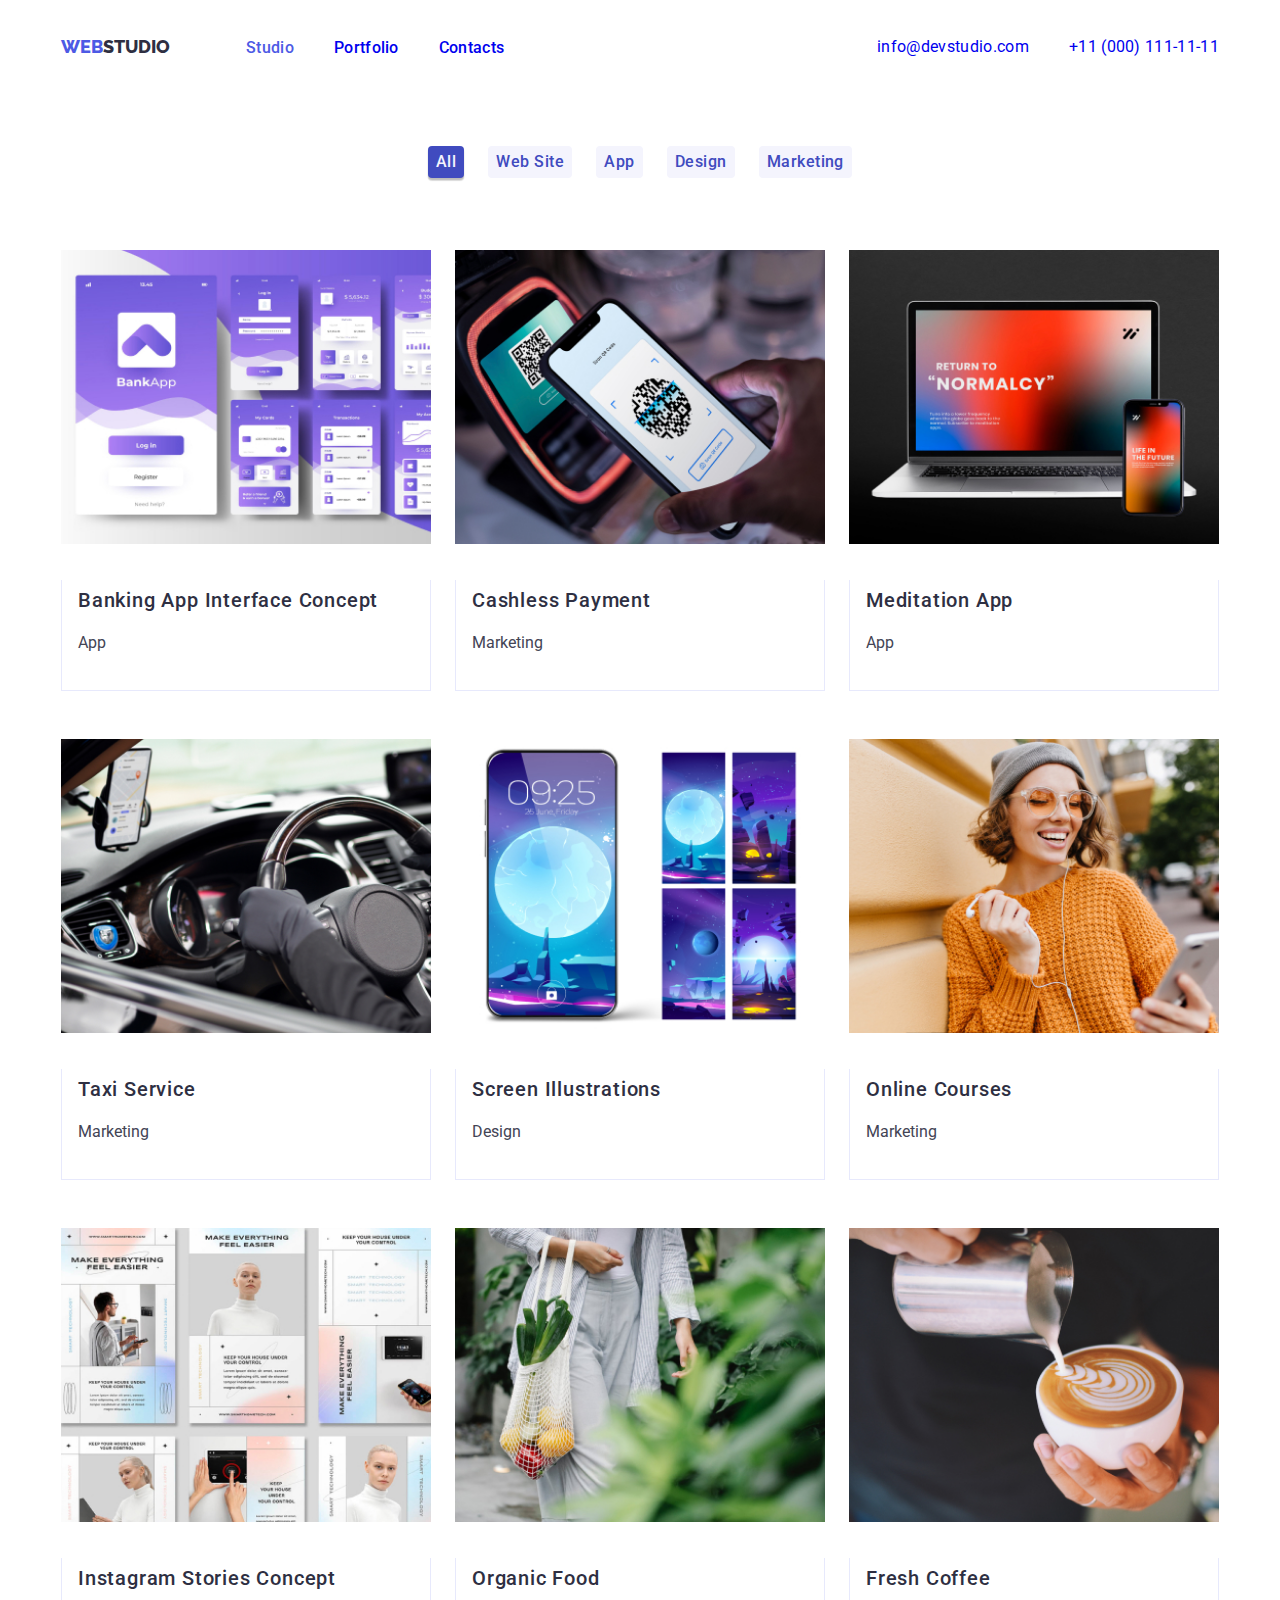
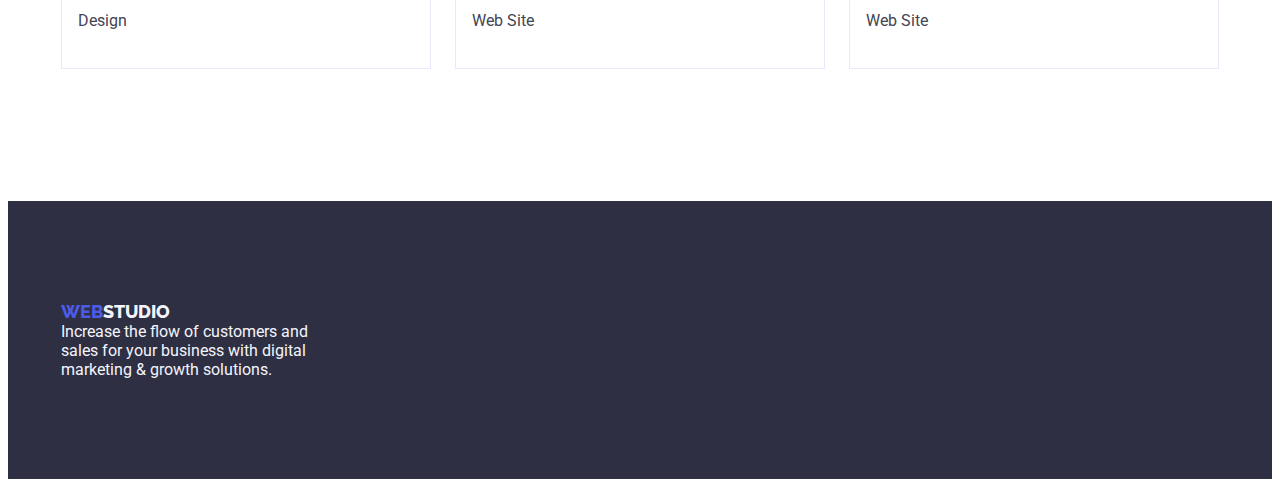
==== portfolio.html @ ad5b6c20 "hw3-1st-submission" ====
<!DOCTYPE html>
<html lang="en">
  <head>
    <meta charset="UTF-8" />
    <meta name="viewport" content="width=device-width, initial-scale=1.0" />
    <title>Studio</title>
    <!-- font -->
    <link
      href="https://fonts.googleapis.com/css2?family=Raleway:wght@800&family=Roboto:wght@400;500;700;900&display=swap"
      rel="stylesheet"
    />

    <!-- CSS -->
    <link rel="stylesheet" href="./css/styles.css" />
  </head>
  <body>
    <!-- Navigation Bar -->
    <header class="page-header">
      <div class="container header-container">
        <nav>
          <a href="./index.html" class="logo-link">
            <span class="logo">WEB</span><span class="studio">STUDIO</span>
          </a>
          <ul class="nav-menu list">
            <li><a href="./index.html" class="page current">Studio</a></li>
            <li><a href="./portfolio.html" class="page">Portfolio</a></li>
            <li><a href="#" class="page">Contacts</a></li>
          </ul>
        </nav>
        <ul class="contacts-menu list">
          <li>
            <a href="mailto:info@devstudio.com" class="contact link"
              >info@devstudio.com</a
            >
          </li>
          <li>
            <a href="tel:+110001111111" class="contact link"
              >+11 (000) 111-11-11</a
            >
          </li>
        </ul>
      </div>
    </header>
    <!-- Navigation Bar -->
    <main>
      <section class="section">
        <div class="container">
          <ul class="filters list">
            <!-- filter buttons -->
            <li>
              <button type="button" class="button filter current">All</button>
            </li>
            <li>
              <button type="button" class="button filter">Web Site</button>
            </li>
            <li><button type="button" class="button filter">App</button></li>
            <li><button type="button" class="button filter">Design</button></li>
            <li>
              <button type="button" class="button filter">Marketing</button>
            </li>
          </ul>
          <!-- projects -->
          <ul class="projects list">
            <li class="projects-container">
              <a href="" class="project link">
                <img
                  src="images/project-1.jpg"
                  alt="Banking App Interface
                Concept"
                  width="370"
                  height="294"
                />
                <div class="project-caption-wrapper">
                  <h2 class="name">Banking App Interface Concept</h2>
                  <p class="type">App</p>
                </div>
              </a>
            </li>
            <li class="projects-container">
              <a href="" class="project link">
                <img
                  src="images/project-2.jpg"
                  alt="Cashless Payment"
                  width="370"
                  height="294"
                />
                <div class="project-caption-wrapper">
                  <h2 class="name">Cashless Payment</h2>
                  <p class="type">Marketing</p>
                </div>
              </a>
            </li>
            <li class="projects-container">
              <a href="" class="project link">
                <img
                  src="images/project-3.jpg"
                  alt="Meditation Ap"
                  width="370"
                  height="294"
                />
                <div class="project-caption-wrapper">
                  <h2 class="name">Meditation App</h2>
                  <p class="type">App</p>
                </div>
              </a>
            </li>
            <li class="projects-container">
              <a href="" class="project link">
                <img
                  src="images/project-4.jpg"
                  alt="Taxi Service"
                  width="370"
                  height="294"
                />
                <div class="project-caption-wrapper">
                  <h2 class="name">Taxi Service</h2>
                  <p class="type">Marketing</p>
                </div>
              </a>
            </li>
            <li class="projects-container">
              <a href="" class="project link">
                <img
                  src="images/project-5.jpg"
                  alt="screen illustration"
                  width="370"
                  height="294"
                />
                <div class="project-caption-wrapper">
                  <h2 class="name">Screen Illustrations</h2>
                  <p class="type">Design</p>
                </div>
              </a>
            </li>
            <li class="projects-container">
              <a href="" class="project link">
                <img
                  src="images/project-6.jpg"
                  alt="online courses"
                  width="370"
                  height="294"
                />
                <div class="project-caption-wrapper">
                  <h2 class="name">Online Courses</h2>
                  <p class="type">Marketing</p>
                </div>
              </a>
            </li>
            <li class="projects-container">
              <a href="" class="project link">
                <img
                  src="images/project-7.jpg"
                  alt="instagram stories"
                  width="370"
                  height="294"
                />
                <div class="project-caption-wrapper">
                  <h2 class="name">Instagram Stories Concept</h2>
                  <p class="type">Design</p>
                </div>
              </a>
            </li>
            <li class="projects-container">
              <a href="" class="project link">
                <img src="images/project-8.jpg" alt="organic food" width="370"
                height=294" />
                <div class="project-caption-wrapper">
                  <h2 class="name">Organic Food</h2>
                  <p class="type">Web Site</p>
                </div>
              </a>
            </li>
            <li class="projects-container">
              <a href="" class="project link">
                <img src="images/project-9.jpg" alt="Fresh Coffee" width="370"
                height=294" />
                <div class="project-caption-wrapper">
                  <h2 class="name">Fresh Coffee</h2>
                  <p class="type">Web Site</p>
                </div>
              </a>
            </li>
          </ul>
        </div>
      </section>
    </main>

    <!-- FOOTER -->
    <footer class="page-footer bg-footer">
      <div class="footer-container container">
        <a href="./index.html" class="logo-link">
          <span class="logo">WEB</span><span class="studio-footer">STUDIO</span>
        </a>
        <p class="footer-description">
          Increase the flow of customers and <br />
          sales for your business with digital <br />
          marketing & growth solutions.
        </p>
      </div>
    </footer>
  </body>
</html>
---- css/styles.css ----
:root {
  --iris: #4d5ae5;
  --ocean: #404bbf;
  --navyblue: #2e2f42;
  --green: #31d0aa;
  --slate: #434455;
  --lightslate: #8e8f99;
  --cornflower: #e7e9fc;
  --cloud: #f4f4fd;
  --navybluemodal: #2e2f42;
  --grey: #2e2f42;
  --white: #ffffff;
  --dairy: #fcfcfc;
}
/* general */
/* checked */
body {
  font-family: "Roboto", sans-serif;
  font-size: 16px;
  font-weight: 400;
  color: var(--slate);
  background-color: var(--white);
}

h1,
h2,
h3,
h4,
h5,
h6,
p,
ul {
  margin: 0;
  padding: 0;
}

.container {
  margin: 0 auto;
  width: 1158px;
  padding: 0 15px;
}
/* checked */
.list {
  list-style: none;
  margin: 0;
  padding: 0;
}
/* checked */
.logo-link {
  text-decoration: none;
  font-family: "Raleway", sans-serif;
  font-size: 0px;
  font-weight: 800;
}
/* checked */
.logo-link > span {
  font-size: 18px;
}
/* checked */
.logo {
  color: var(--iris);
}
/* checked */
.studiologo {
  color: var(--navyblue);
}
.studio {
  color: var(--navyblue);
}
/* checked */
.button {
  border-color: transparent;
  font-family: inherit;
  border-radius: 4px;
  letter-spacing: 0.03em;
  cursor: pointer;
  font-size: 16px;
  display: block;
  margin: 0 auto;
}
/* checked */
.button.primary {
  color: white;
  background-color: var(--iris);
  line-height: 1.87;
  letter-spacing: 0.06em;
  font-weight: 500;
  margin-top: 116px;
  border-radius: 4px;
  box-shadow: 0px 4px 4px 0px rgba(0, 0, 0, 0.15);
  border: none;
  cursor: pointer;
  font-family: inherit;
  font-size: 16px;
  padding: 16px 32px;
}

.benefits {
  align-items: center;
  display: flex;
  gap: 20px;
  margin-top: 60px;
}
/* checked */
.button.primary:hover,
.order-button:focus {
  color: var(--white);
  background-color: var(--ocean);
}
/* checked */
.benefits .title {
  font-size: 20px;
  font-weight: 500;
  color: var(--navyblue);
}
/* checked */
.benefits .description {
  color: var(--slate);
  line-height: 1.71;
  font-size: 16px;
  font-weight: 400;
}

/* nav */
.page-header {
  display: flex;
  flex-direction: row;
}

.header-container {
  display: flex;
  justify-content: space-between;
  height: 78px;
  align-items: center;
}

.container {
  margin: 0 auto;
  width: 1158px;
  padding: 0 15px;
}

.nav {
  text-decoration: none;
  display: flex;
}
/* checked */
.nav-menu {
  font-weight: 500;
  color: var(--navyblue);
  text-decoration: none;
  line-height: 1.14;
  letter-spacing: 0.02em;
  gap: 40px;
  margin-left: 76px;
  display: inline-flex;
  align-items: flex-start;
  gap: 40px;
  margin-left: 76px;
}

.page {
  text-decoration: none;
}
/* checked */
.nav-menu .page:hover,
.nav-menu .page:focus,
.nav-menu .page.current,
.contacts-menu .contact:hover,
.contacts-menu .contact:focus {
  color: var(--iris);
}

/* checked */
.link {
  text-decoration: none;
}
/* checked */
.contacts-menu {
  color: var(--slate);
  text-decoration: none;
  font-weight: 400;
  line-height: 1.14;
  letter-spacing: 0.02em;
  display: inline-flex;
  align-items: flex-end;
  gap: 40px;
}

/* checked */
.bg-hero {
  background-color: var(--navyblue);
  text-align: center;
  display: flex;
  align-items: center;
  justify-content: center;
  background-color: var(--navyblue);
  padding: 188px 0;
}
.hero-container {
}
/* checked */
.bg-team {
  background-color: var(--cloud);
}
/* checked */
.bg-footer {
  background-color: var(--navyblue);
  padding: 100px 0;
}
.footer-container {
  /* margin-left: 100px; */
}
.footer-description {
  color: var(--cloud, #f4f4fd);
  margin-left: 100 px;
}

/* hero page */

/* checked */
.hero-title {
  color: var(--white);
  text-align: center;
  font-size: 56px;
  font-weight: 700;
  line-height: 1.07;
  letter-spacing: 0.04em;
}

/* checked */
.section-title {
  font-size: 36px;
  line-height: 1.17;
  color: var(--navyblue);
  text-align: center;
  font-weight: 700;
  margin: 72px;
}
/* our team */
/* checked */
.team {
  font-size: 20px;
  letter-spacing: 0.02em;
  font-weight: 500;
  color: var(--navyblue);
  text-align: center;
  display: flex;
  gap: 24px;
  text-align: center;
}

.name {
  margin-bottom: 8px;
  margin-top: 32px;
  font-weight: 500;
}
.team-card {
  background-color: white;
  box-shadow: 0px 2px 1px 0px rgba(46, 47, 66, 0.08),
    0px 1px 1px 0px rgba(46, 47, 66, 0.16),
    0px 1px 6px 0px rgba(46, 47, 66, 0.08);
  border-radius: 0px 0px 4px 4px;
}

/* checked */
.team .position {
  color: var(--slate);
  font-size: 16px;
  font-weight: 400;
  text-align: center;
  margin-bottom: 32px;
}
/* checked */
.footer {
  background-color: var(--navyblue);
}
/* checked */
.studio-footer {
  color: var(--cloud, #f4f4fd);
}
/* checked */
.footer-description {
  color: var(--cloud, #f4f4fd);
}

/* checked */
.button.filter {
  color: var(--ocean);
  background-color: var(--cloud);
  line-height: 1.62;
  font-weight: 500;
}
.filters {
  display: flex;
  /* width: 1440px; */
  /* height: 72px; */
  justify-content: center;
  margin-bottom: 72px;
  gap: 24px;
}
/* checked */
.button.filter:hover,
.button.filter:focus,
.button.filter.current {
  color: var(--cloud);
  background-color: var(--ocean);
  box-shadow: 0px 2px 2px 0px rgba(0, 0, 0, 0.12),
    0px 2px 1px 0px rgba(0, 0, 0, 0.08), 0px 3px 1px 0px rgba(0, 0, 0, 0.1);
}
/* checked */
.projects {
  text-decoration: none;
  display: flex;
  flex-wrap: wrap;
  gap: 48px 24px;
  justify-content: center;
  align-items: center;
  margin-bottom: 72px;
}
/* checked */
.project .name {
  font-size: 20px;
  font-weight: 500;
  line-height: 2;
  letter-spacing: 0.04em;
  color: var(--navyblue);
}
.projects-container {
  /* border: 1px solid var(--cornflower, #e7e9fc);
  background: var(--white, #fff); */
  display: flex;
  flex-direction: column;
  align-items: flex-start;
  border-radius: 0px 0px 4px 4px;
  /* margin: 0 auto; */
  /* padding: 0; */
}
/* checked */
.project .type {
  color: var(--slate);
  font-weight: 400;
  line-height: 1.87;
  display: flex;
}
.project-caption-wrapper {
  padding-top: 0;
  padding: 0px 16px 32px 16px;
  border: 1px solid var(--cornflower);
  border-top: none;
}
.section {
  padding: 60px 0;
}

.no-top-padding {
  padding-top: 0;
}

.what-we-do {
  display: inline-flex;
  justify-content: space-between;
  gap: 24px;
}
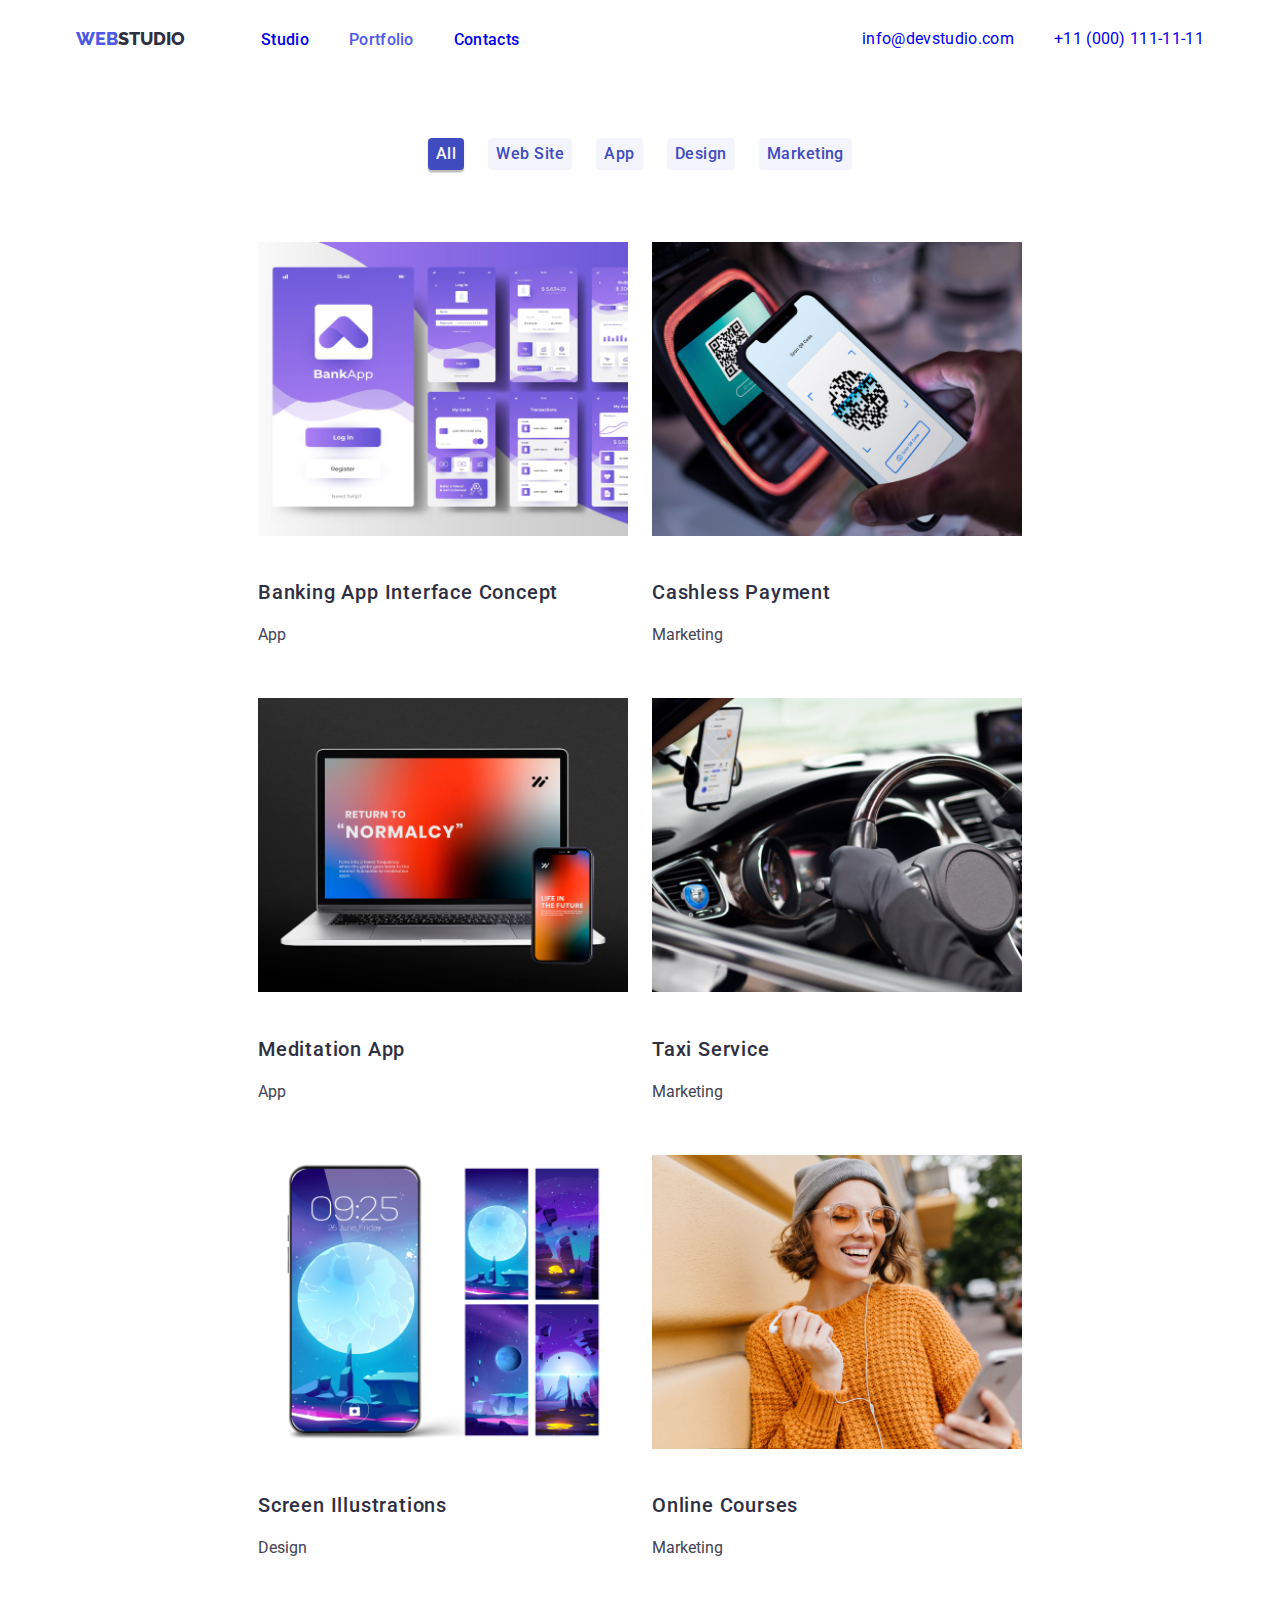
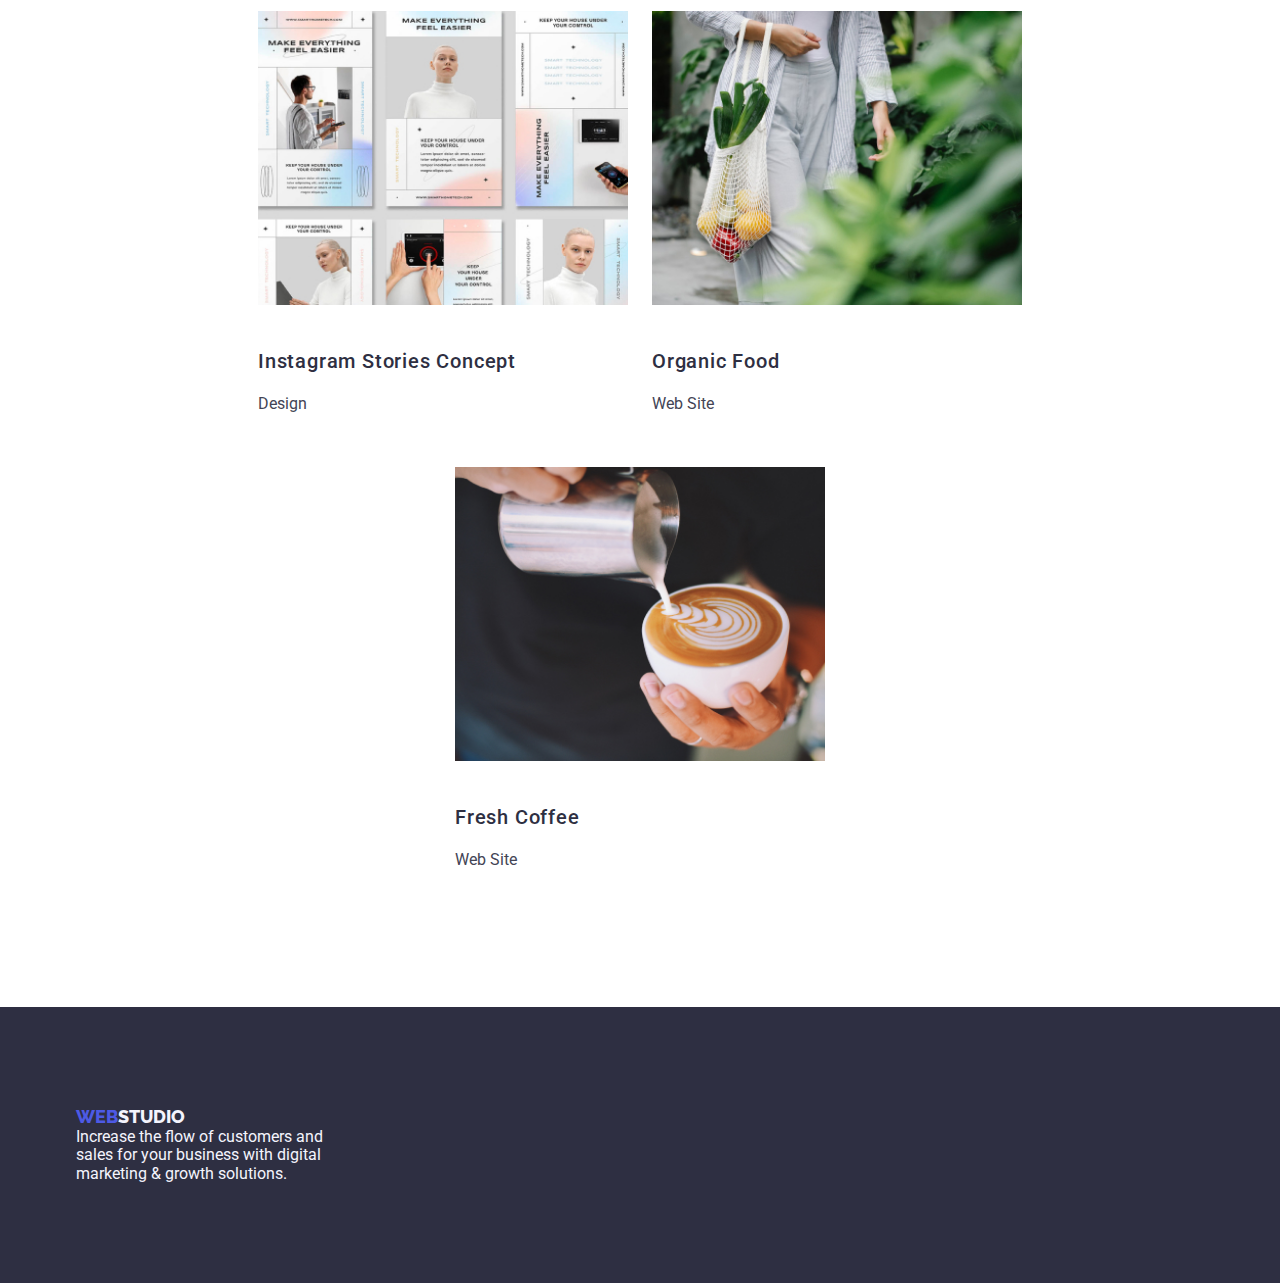
==== commit db324e6b: "1st revision hw3" ====
--- a/portfolio.html
+++ b/portfolio.html
@@ -5,9 +5,17 @@
     <meta name="viewport" content="width=device-width, initial-scale=1.0" />
     <title>Studio</title>
     <!-- font -->
+    <link rel="preconnect" href="https://fonts.googleapis.com" />
+    <link rel="preconnect" href="https://fonts.gstatic.com" crossorigin />
+
     <link
       href="https://fonts.googleapis.com/css2?family=Raleway:wght@800&family=Roboto:wght@400;500;700;900&display=swap"
       rel="stylesheet"
+    />
+
+    <link
+      rel="stylesheet"
+      href="https://cdnjs.cloudflare.com/ajax/libs/modern-normalize/2.0.0/modern-normalize.min.css"
     />
 
     <!-- CSS -->
@@ -17,18 +25,22 @@
     <!-- Navigation Bar -->
     <header class="page-header">
       <div class="container header-container">
-        <nav>
+        <nav class="navigation">
           <a href="./index.html" class="logo-link">
             <span class="logo">WEB</span><span class="studio">STUDIO</span>
           </a>
           <ul class="nav-menu list">
-            <li><a href="./index.html" class="page current">Studio</a></li>
-            <li><a href="./portfolio.html" class="page">Portfolio</a></li>
-            <li><a href="#" class="page">Contacts</a></li>
+            <li class="item">
+              <a href="./index.html" class="page link">Studio</a>
+            </li>
+            <li class="item">
+              <a href="./portfolio.html" class="page current link">Portfolio</a>
+            </li>
+            <li class="item"><a href="#" class="page link">Contacts</a></li>
           </ul>
         </nav>
         <ul class="contacts-menu list">
-          <li>
+          <li class="item">
             <a href="mailto:info@devstudio.com" class="contact link"
               >info@devstudio.com</a
             >
@@ -47,21 +59,25 @@
         <div class="container">
           <ul class="filters list">
             <!-- filter buttons -->
-            <li>
+            <li class="space">
               <button type="button" class="button filter current">All</button>
             </li>
-            <li>
+            <li class="space">
               <button type="button" class="button filter">Web Site</button>
             </li>
-            <li><button type="button" class="button filter">App</button></li>
-            <li><button type="button" class="button filter">Design</button></li>
-            <li>
+            <li class="space">
+              <button type="button" class="button filter">App</button>
+            </li>
+            <li class="space">
+              <button type="button" class="button filter">Design</button>
+            </li>
+            <li class="space">
               <button type="button" class="button filter">Marketing</button>
             </li>
           </ul>
           <!-- projects -->
           <ul class="projects list">
-            <li class="projects-container">
+            <li class="project-card">
               <a href="" class="project link">
                 <img
                   src="images/project-1.jpg"
@@ -70,13 +86,13 @@
                   width="370"
                   height="294"
                 />
-                <div class="project-caption-wrapper">
+                <div class="substrate">
                   <h2 class="name">Banking App Interface Concept</h2>
                   <p class="type">App</p>
                 </div>
               </a>
             </li>
-            <li class="projects-container">
+            <li class="project-card">
               <a href="" class="project link">
                 <img
                   src="images/project-2.jpg"
@@ -84,13 +100,13 @@
                   width="370"
                   height="294"
                 />
-                <div class="project-caption-wrapper">
+                <div class="substrate">
                   <h2 class="name">Cashless Payment</h2>
                   <p class="type">Marketing</p>
                 </div>
               </a>
             </li>
-            <li class="projects-container">
+            <li class="project-card">
               <a href="" class="project link">
                 <img
                   src="images/project-3.jpg"
@@ -98,13 +114,13 @@
                   width="370"
                   height="294"
                 />
-                <div class="project-caption-wrapper">
+                <div class="substrate">
                   <h2 class="name">Meditation App</h2>
                   <p class="type">App</p>
                 </div>
               </a>
             </li>
-            <li class="projects-container">
+            <li class="project-card">
               <a href="" class="project link">
                 <img
                   src="images/project-4.jpg"
@@ -112,13 +128,13 @@
                   width="370"
                   height="294"
                 />
-                <div class="project-caption-wrapper">
+                <div class="substrate">
                   <h2 class="name">Taxi Service</h2>
                   <p class="type">Marketing</p>
                 </div>
               </a>
             </li>
-            <li class="projects-container">
+            <li class="project-card">
               <a href="" class="project link">
                 <img
                   src="images/project-5.jpg"
@@ -126,13 +142,13 @@
                   width="370"
                   height="294"
                 />
-                <div class="project-caption-wrapper">
+                <div class="substrate">
                   <h2 class="name">Screen Illustrations</h2>
                   <p class="type">Design</p>
                 </div>
               </a>
             </li>
-            <li class="projects-container">
+            <li class="project-card">
               <a href="" class="project link">
                 <img
                   src="images/project-6.jpg"
@@ -140,13 +156,13 @@
                   width="370"
                   height="294"
                 />
-                <div class="project-caption-wrapper">
+                <div class="substrate">
                   <h2 class="name">Online Courses</h2>
                   <p class="type">Marketing</p>
                 </div>
               </a>
             </li>
-            <li class="projects-container">
+            <li class="project-card">
               <a href="" class="project link">
                 <img
                   src="images/project-7.jpg"
@@ -154,27 +170,27 @@
                   width="370"
                   height="294"
                 />
-                <div class="project-caption-wrapper">
+                <div class="substrate">
                   <h2 class="name">Instagram Stories Concept</h2>
                   <p class="type">Design</p>
                 </div>
               </a>
             </li>
-            <li class="projects-container">
+            <li class="project-card">
               <a href="" class="project link">
                 <img src="images/project-8.jpg" alt="organic food" width="370"
                 height=294" />
-                <div class="project-caption-wrapper">
+                <div class="substrate">
                   <h2 class="name">Organic Food</h2>
                   <p class="type">Web Site</p>
                 </div>
               </a>
             </li>
-            <li class="projects-container">
+            <li class="project-card">
               <a href="" class="project link">
                 <img src="images/project-9.jpg" alt="Fresh Coffee" width="370"
                 height=294" />
-                <div class="project-caption-wrapper">
+                <div class="substrate">
                   <h2 class="name">Fresh Coffee</h2>
                   <p class="type">Web Site</p>
                 </div>
@@ -187,7 +203,7 @@
 
     <!-- FOOTER -->
     <footer class="page-footer bg-footer">
-      <div class="footer-container container">
+      <div class="container">
         <a href="./index.html" class="logo-link">
           <span class="logo">WEB</span><span class="studio-footer">STUDIO</span>
         </a>
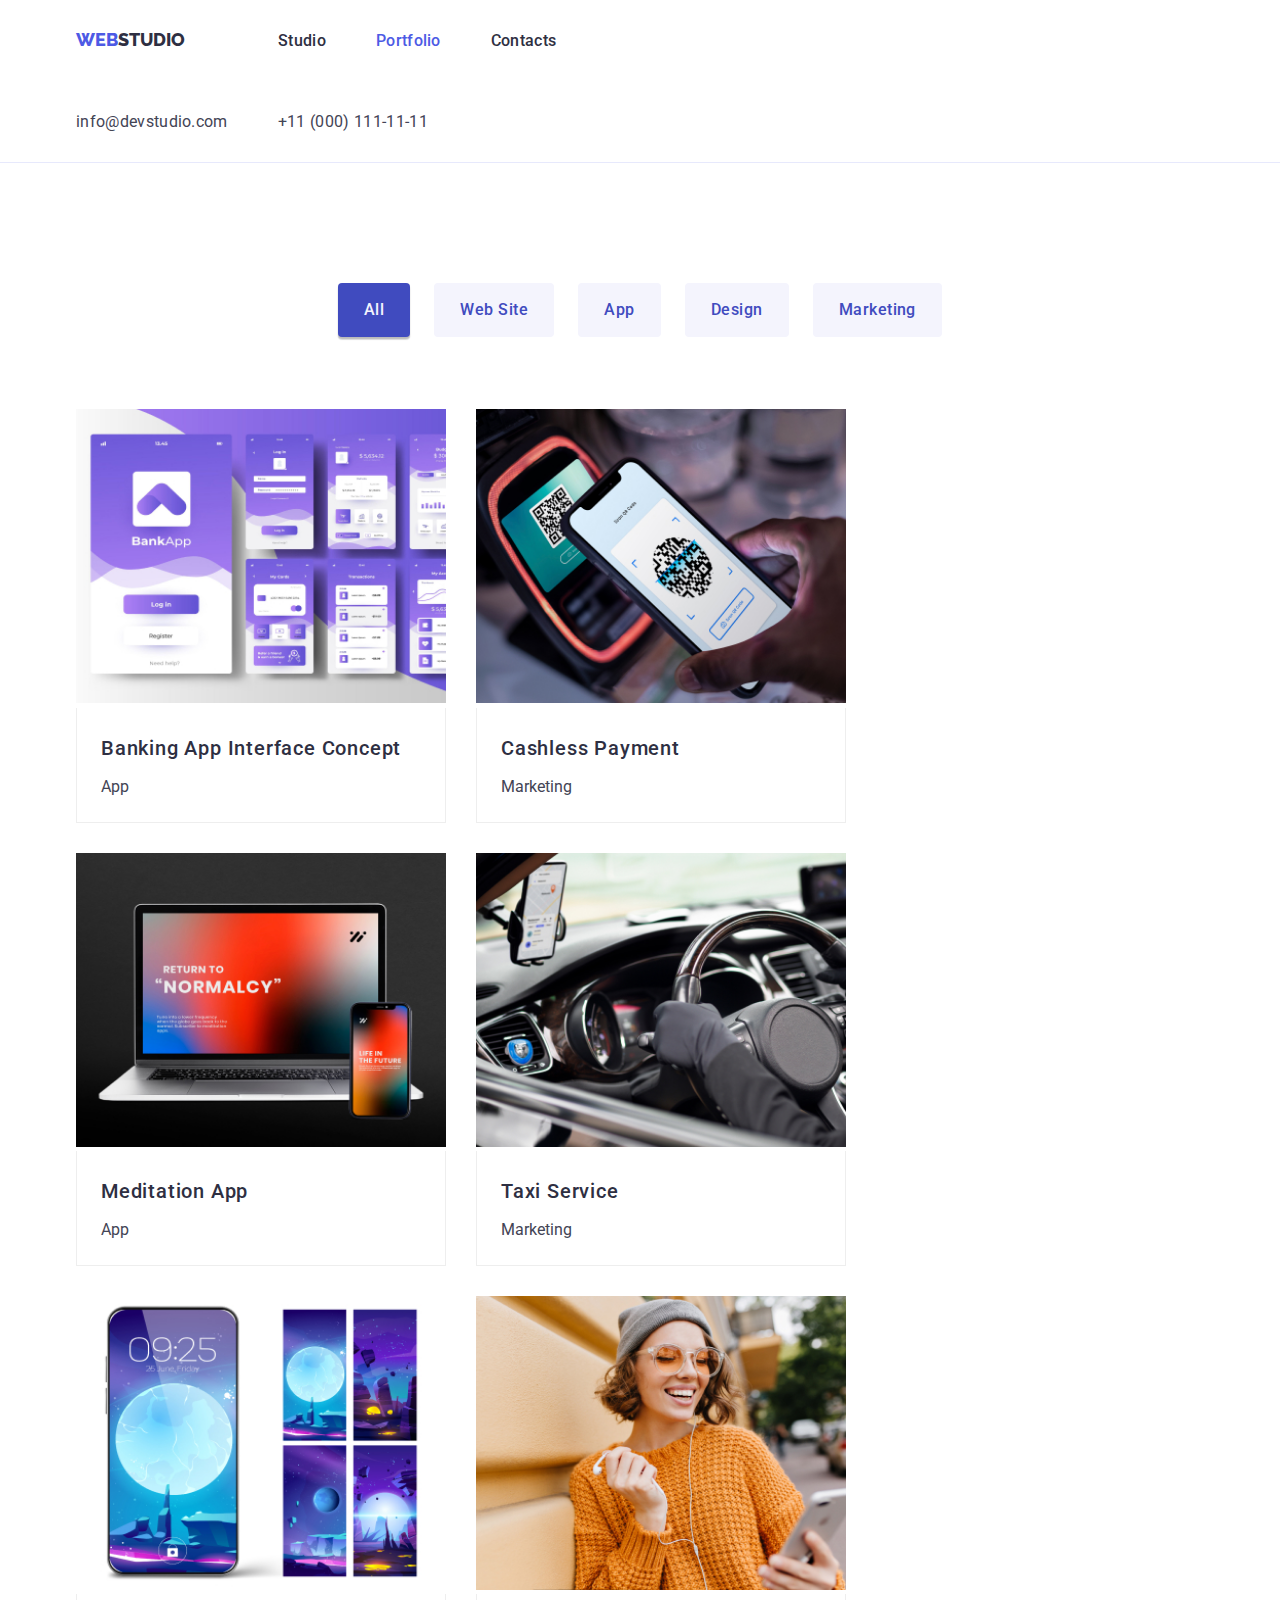
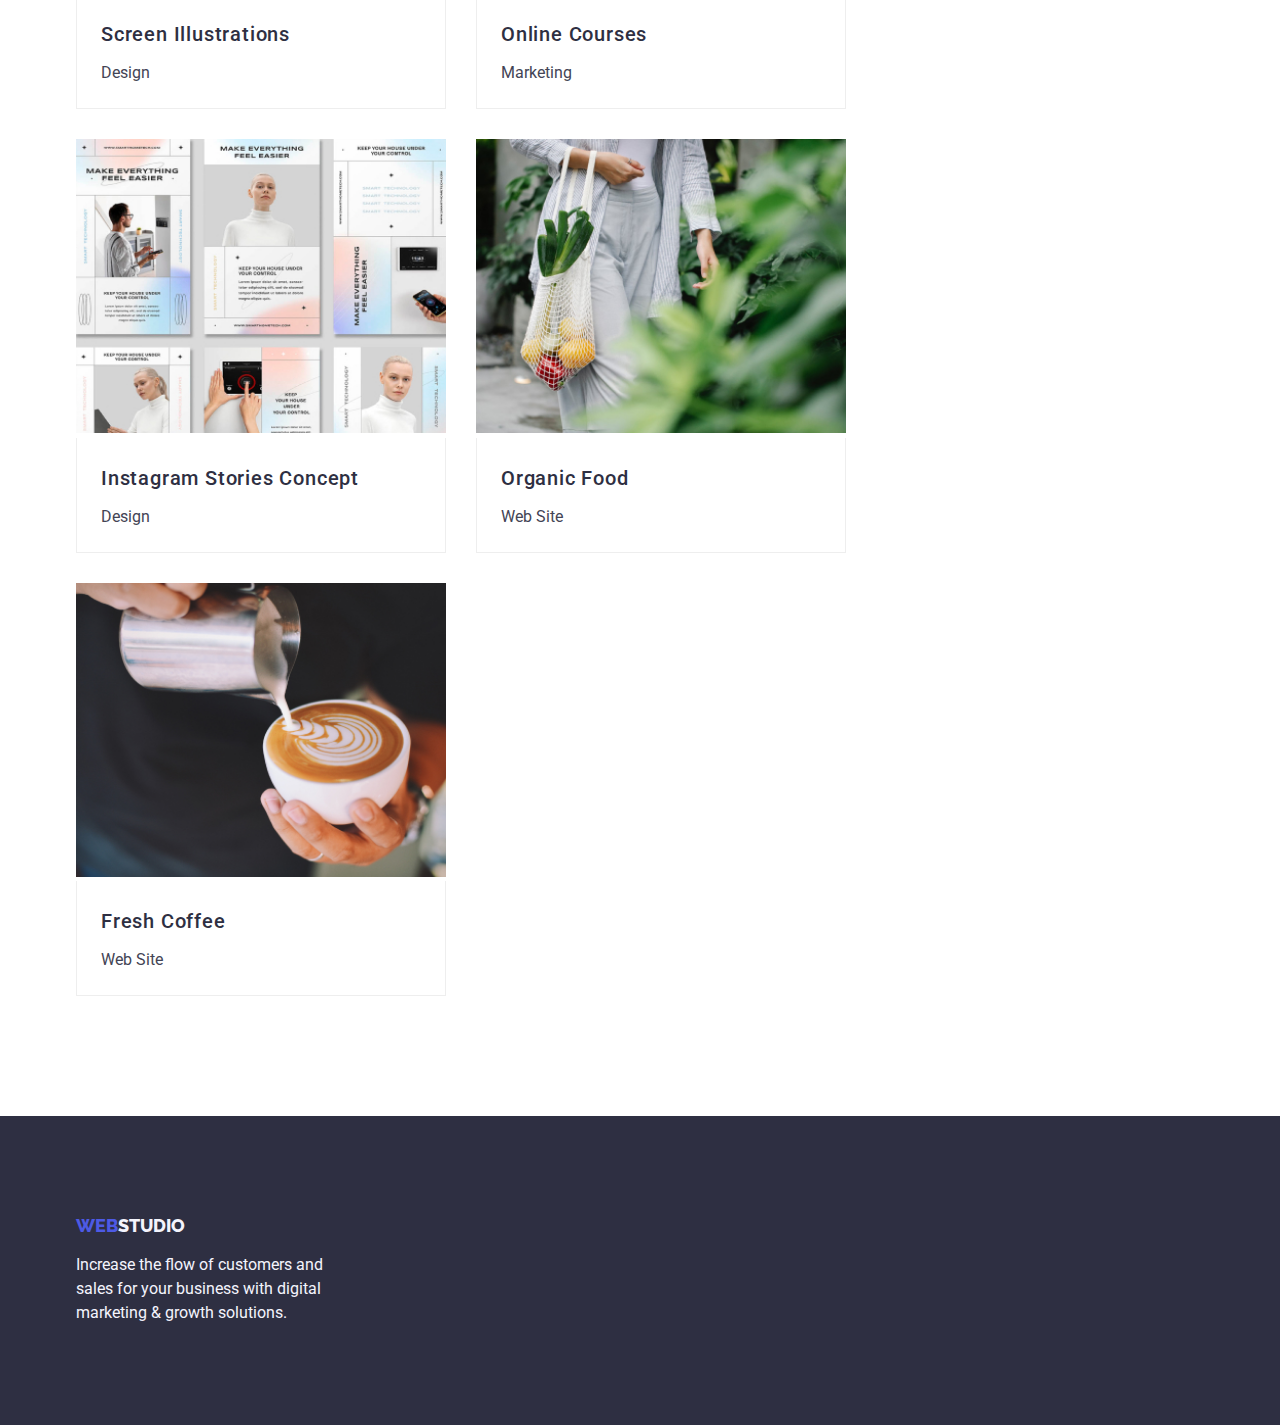
==== commit c1ab4c5e: "2nd revision hm3" ====
--- a/portfolio.html
+++ b/portfolio.html
@@ -3,7 +3,7 @@
   <head>
     <meta charset="UTF-8" />
     <meta name="viewport" content="width=device-width, initial-scale=1.0" />
-    <title>Studio</title>
+    <title>Portfolio</title>
     <!-- font -->
     <link rel="preconnect" href="https://fonts.googleapis.com" />
     <link rel="preconnect" href="https://fonts.gstatic.com" crossorigin />
@@ -45,7 +45,7 @@
               >info@devstudio.com</a
             >
           </li>
-          <li>
+          <li class="item">
             <a href="tel:+110001111111" class="contact link"
               >+11 (000) 111-11-11</a
             >
@@ -178,8 +178,12 @@
             </li>
             <li class="project-card">
               <a href="" class="project link">
-                <img src="images/project-8.jpg" alt="organic food" width="370"
-                height=294" />
+                <img
+                  src="images/project-8.jpg"
+                  alt="organic food"
+                  width="370"
+                  height="294"
+                />
                 <div class="substrate">
                   <h2 class="name">Organic Food</h2>
                   <p class="type">Web Site</p>
--- a/css/styles.css
+++ b/css/styles.css
@@ -13,7 +13,7 @@
   --dairy: #fcfcfc;
 }
 /* general */
-/* checked */
+
 body {
   font-family: "Roboto", sans-serif;
   font-size: 16px;
@@ -21,6 +21,7 @@
   color: var(--slate);
   background-color: var(--white);
 }
+/* general */
 
 h1,
 h2,
@@ -28,23 +29,55 @@
 h4,
 h5,
 h6,
-p,
-ul {
+p {
   margin: 0;
-  padding: 0;
-}
-
+}
+/* checked */
+html {
+  box-sizing: border-box;
+}
+/* checked */
+*,
+*::after,
+*::before {
+  box-sizing: inherit;
+}
+/* checked */
+.section {
+  padding: 120px 0;
+}
+/* checked */
+.no-top-padding {
+  padding-top: 0;
+}
+
+/* checked */
 .container {
   margin: 0 auto;
   width: 1158px;
   padding: 0 15px;
 }
+
 /* checked */
 .list {
   list-style: none;
   margin: 0;
   padding: 0;
 }
+/* checked */
+.link {
+  text-decoration: none;
+  color: inherit;
+}
+/* checked */
+.menu,
+.navigation,
+.nav-menu,
+.contacts-menu {
+  display: flex;
+  align-items: center;
+}
+
 /* checked */
 .logo-link {
   text-decoration: none;
@@ -64,6 +97,7 @@
 .studiologo {
   color: var(--navyblue);
 }
+/* checked */
 .studio {
   color: var(--navyblue);
 }
@@ -75,43 +109,43 @@
   letter-spacing: 0.03em;
   cursor: pointer;
   font-size: 16px;
-  display: block;
-  margin: 0 auto;
 }
 /* checked */
 .button.primary {
-  color: white;
+  color: var(--white);
   background-color: var(--iris);
   line-height: 1.87;
   letter-spacing: 0.06em;
   font-weight: 500;
-  margin-top: 116px;
-  border-radius: 4px;
   box-shadow: 0px 4px 4px 0px rgba(0, 0, 0, 0.15);
-  border: none;
-  cursor: pointer;
-  font-family: inherit;
-  font-size: 16px;
   padding: 16px 32px;
 }
-
+/* checked */
 .benefits {
   align-items: center;
-  display: flex;
-  gap: 20px;
-  margin-top: 60px;
+  flex-wrap: wrap;
+  margin-left: -30px;
+  margin-top: -30px;
+}
+/* checked */
+.benefits .item {
+  flex-basis: calc(100% / 4 - 30px);
+  margin-left: 30px;
+  margin-top: 30px;
 }
 /* checked */
 .button.primary:hover,
-.order-button:focus {
-  color: var(--white);
+.button.primary:focus {
   background-color: var(--ocean);
+  box-shadow: 0px 4px 4px 0px rgba(0, 0, 0, 0.15);
 }
 /* checked */
 .benefits .title {
   font-size: 20px;
   font-weight: 500;
   color: var(--navyblue);
+  line-height: 1.14;
+  margin-bottom: 10px;
 }
 /* checked */
 .benefits .description {
@@ -123,45 +157,36 @@
 
 /* nav */
 .page-header {
-  display: flex;
-  flex-direction: row;
-}
-
-.header-container {
-  display: flex;
-  justify-content: space-between;
-  height: 78px;
-  align-items: center;
-}
-
+  border-bottom: 1px solid var(--cornflower);
+}
+/* checked */
 .container {
   margin: 0 auto;
   width: 1158px;
   padding: 0 15px;
 }
 
-.nav {
-  text-decoration: none;
-  display: flex;
-}
 /* checked */
 .nav-menu {
+  margin-left: 93px;
+}
+.nav-menu .page,
+.contacts-menu .contact {
   font-weight: 500;
   color: var(--navyblue);
   text-decoration: none;
   line-height: 1.14;
   letter-spacing: 0.02em;
-  gap: 40px;
-  margin-left: 76px;
-  display: inline-flex;
-  align-items: flex-start;
-  gap: 40px;
-  margin-left: 76px;
-}
-
-.page {
-  text-decoration: none;
-}
+  font-size: 16px;
+  display: block;
+  padding-top: 32px;
+  padding-bottom: 31px;
+}
+/* checked */
+.contacts-menu {
+  margin-left: auto;
+}
+
 /* checked */
 .nav-menu .page:hover,
 .nav-menu .page:focus,
@@ -170,34 +195,30 @@
 .contacts-menu .contact:focus {
   color: var(--iris);
 }
-
-/* checked */
-.link {
+/* checked */
+.nav-menu .item:not(:last-child),
+.contacts-menu .item:not(:last-child) {
+  margin-right: 50px;
+}
+
+/* checked */
+.contacts-menu .contact {
+  color: var(--slate);
   text-decoration: none;
-}
-/* checked */
-.contacts-menu {
-  color: var(--slate);
-  text-decoration: none;
-  font-weight: 400;
-  line-height: 1.14;
-  letter-spacing: 0.02em;
-  display: inline-flex;
-  align-items: flex-end;
-  gap: 40px;
-}
-
+  font-weight: 400;
+}
 /* checked */
 .bg-hero {
   background-color: var(--navyblue);
-  text-align: center;
-  display: flex;
-  align-items: center;
-  justify-content: center;
-  background-color: var(--navyblue);
+}
+/* checked */
+.hero {
   padding: 188px 0;
 }
-.hero-container {
+
+/* checked */
+.page-footer {
+  padding: 60px 0;
 }
 /* checked */
 .bg-team {
@@ -208,16 +229,16 @@
   background-color: var(--navyblue);
   padding: 100px 0;
 }
-.footer-container {
-  /* margin-left: 100px; */
-}
+
+/* checked */
 .footer-description {
   color: var(--cloud, #f4f4fd);
-  margin-left: 100 px;
+  font-size: 16px;
+  line-height: 1.5;
+  padding-top: 16px;
 }
 
 /* hero page */
-
 /* checked */
 .hero-title {
   color: var(--white);
@@ -225,9 +246,9 @@
   font-size: 56px;
   font-weight: 700;
   line-height: 1.07;
-  letter-spacing: 0.04em;
-}
-
+  letter-spacing: 0.06em;
+  margin-bottom: 30px;
+}
 /* checked */
 .section-title {
   font-size: 36px;
@@ -235,28 +256,23 @@
   color: var(--navyblue);
   text-align: center;
   font-weight: 700;
-  margin: 72px;
+  margin-bottom: 50px;
 }
 /* our team */
 /* checked */
 .team {
-  font-size: 20px;
-  letter-spacing: 0.02em;
-  font-weight: 500;
-  color: var(--navyblue);
-  text-align: center;
-  display: flex;
-  gap: 24px;
-  text-align: center;
-}
-
-.name {
-  margin-bottom: 8px;
-  margin-top: 32px;
-  font-weight: 500;
-}
-.team-card {
-  background-color: white;
+  display: flex;
+  flex-wrap: wrap;
+  margin-top: 30px;
+  margin-left: -30px;
+}
+/* checked */
+.team .item {
+  flex-basis: calc(100% / 4 - 30px);
+  margin-left: 30px;
+  margin-top: 30px;
+  padding-bottom: 30px;
+  background-color: var(--white);
   box-shadow: 0px 2px 1px 0px rgba(46, 47, 66, 0.08),
     0px 1px 1px 0px rgba(46, 47, 66, 0.16),
     0px 1px 6px 0px rgba(46, 47, 66, 0.08);
@@ -264,6 +280,15 @@
 }
 
 /* checked */
+.team .name {
+  color: var(--navyblue);
+  font-size: 20px;
+  font-weight: 500;
+  padding-top: 30px;
+  padding-bottom: 10px;
+  text-align: center;
+}
+/* checked */
 .team .position {
   color: var(--slate);
   font-size: 16px;
@@ -272,15 +297,15 @@
   margin-bottom: 32px;
 }
 /* checked */
-.footer {
-  background-color: var(--navyblue);
-}
+.substrate {
+  background-color: var(--white);
+  padding: 20px 24px;
+  border: 1px solid #eeeeee;
+  border-top: 0;
+}
+
 /* checked */
 .studio-footer {
-  color: var(--cloud, #f4f4fd);
-}
-/* checked */
-.footer-description {
   color: var(--cloud, #f4f4fd);
 }
 
@@ -289,12 +314,13 @@
   color: var(--ocean);
   background-color: var(--cloud);
   line-height: 1.62;
-  font-weight: 500;
-}
+  padding: 12px 24px;
+  font-weight: 500;
+}
+
+/* checked */
 .filters {
   display: flex;
-  /* width: 1440px; */
-  /* height: 72px; */
   justify-content: center;
   margin-bottom: 72px;
   gap: 24px;
@@ -310,13 +336,16 @@
 }
 /* checked */
 .projects {
-  text-decoration: none;
   display: flex;
   flex-wrap: wrap;
-  gap: 48px 24px;
-  justify-content: center;
-  align-items: center;
-  margin-bottom: 72px;
+  margin-left: -30px;
+  margin-top: -30px;
+}
+/* checked */
+.project-card {
+  flex-basis: calc(100% / 3 - 30px);
+  margin-left: 30px;
+  margin-top: 30px;
 }
 /* checked */
 .project .name {
@@ -325,40 +354,27 @@
   line-height: 2;
   letter-spacing: 0.04em;
   color: var(--navyblue);
-}
-.projects-container {
-  /* border: 1px solid var(--cornflower, #e7e9fc);
-  background: var(--white, #fff); */
-  display: flex;
-  flex-direction: column;
-  align-items: flex-start;
-  border-radius: 0px 0px 4px 4px;
-  /* margin: 0 auto; */
-  /* padding: 0; */
-}
+  margin-bottom: 4px;
+}
+
 /* checked */
 .project .type {
   color: var(--slate);
   font-weight: 400;
   line-height: 1.87;
-  display: flex;
-}
-.project-caption-wrapper {
-  padding-top: 0;
-  padding: 0px 16px 32px 16px;
-  border: 1px solid var(--cornflower);
-  border-top: none;
-}
-.section {
-  padding: 60px 0;
-}
-
-.no-top-padding {
-  padding-top: 0;
-}
-
+  font-size: 16px;
+}
+
+/* checked */
 .what-we-do {
-  display: inline-flex;
-  justify-content: space-between;
-  gap: 24px;
-}
+  display: flex;
+  flex-wrap: wrap;
+  margin-left: -30px;
+  margin-top: -30px;
+}
+/* checked */
+.what-we-do .item {
+  flex-basis: calc(100% / 3 - 30px);
+  margin-left: 30px;
+  margin-top: 30px;
+}
